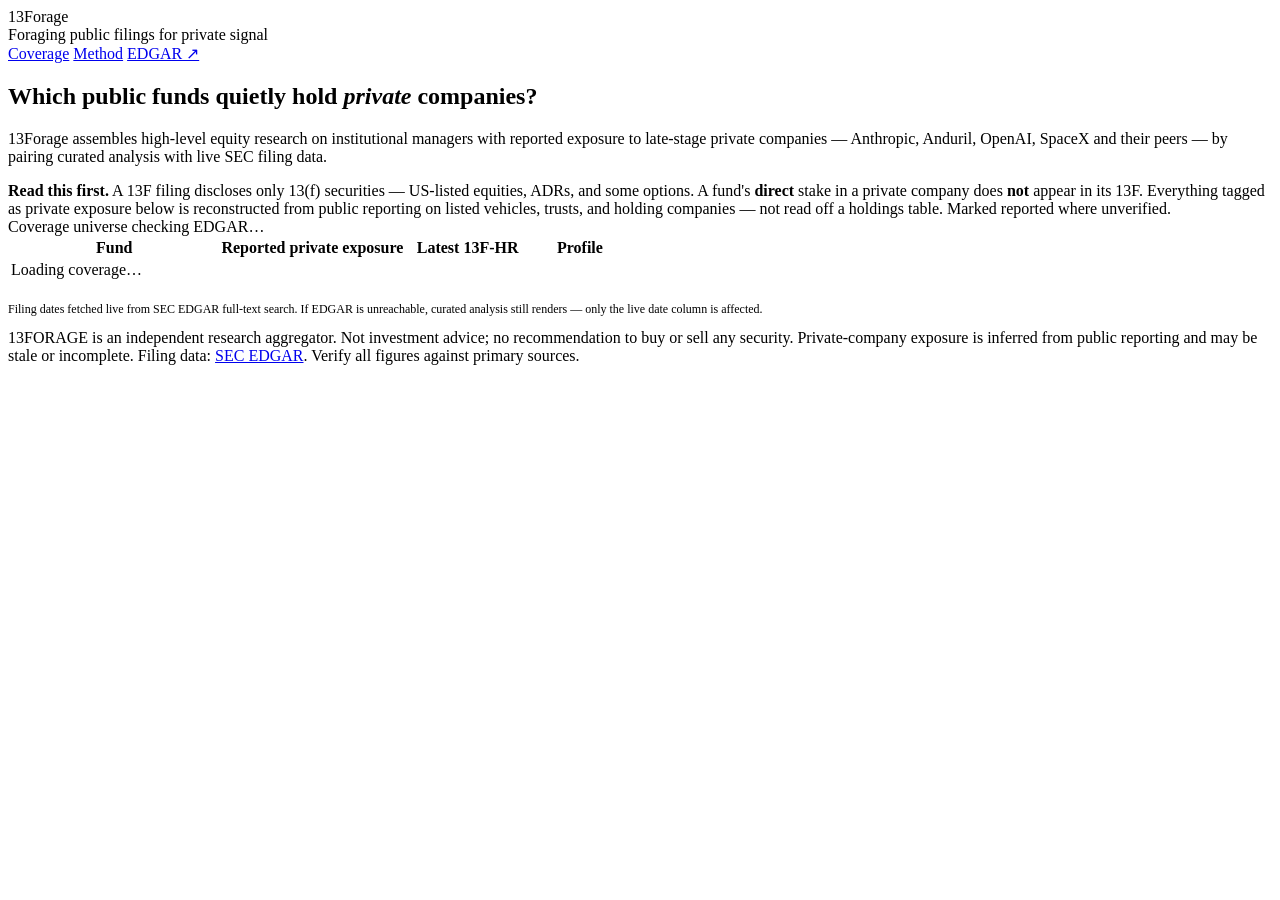
==== index.html @ 7c8a866f "Add files via upload" ====
<!DOCTYPE html>
<html lang="en">
<head>
<meta charset="utf-8">
<meta name="viewport" content="width=device-width, initial-scale=1">
<title>13Forage — private-company exposure in public fund filings</title>
<meta name="description" content="High-level equity research on funds carrying exposure to private companies like Anthropic, Anduril, and OpenAI — reconstructed from public filings.">
<link rel="preconnect" href="https://fonts.googleapis.com">
<link rel="preconnect" href="https://fonts.gstatic.com" crossorigin>
<link href="https://fonts.googleapis.com/css2?family=Space+Grotesk:wght@500;600;700&family=Inter:wght@400;500;600&family=IBM+Plex+Mono:wght@400;500&display=swap" rel="stylesheet">
<link rel="stylesheet" href="assets/style.css">
</head>
<body>

<header class="masthead">
  <div class="wrap">
    <div>
      <div class="brand"><span class="num">13</span>Forage</div>
      <div class="tagline">Foraging public filings for private signal</div>
    </div>
    <nav>
      <a href="index.html">Coverage</a>
      <a href="about.html">Method</a>
      <a href="https://www.sec.gov/cgi-bin/browse-edgar?action=getcompany" target="_blank" rel="noopener">EDGAR ↗</a>
    </nav>
  </div>
</header>

<main class="wrap">

  <section class="hero">
    <h1>Which public funds quietly hold <em>private</em> companies?</h1>
    <p class="lede">
      13Forage assembles high-level equity research on institutional managers
      with reported exposure to late-stage private companies — Anthropic,
      Anduril, OpenAI, SpaceX and their peers — by pairing curated analysis
      with live SEC filing data.
    </p>
  </section>

  <div class="disclosure">
    <b>Read this first.</b> A 13F filing discloses only 13(f) securities —
    US-listed equities, ADRs, and some options. A fund's <b>direct</b> stake in
    a private company does <b>not</b> appear in its 13F. Everything tagged as
    private exposure below is reconstructed from public reporting on listed
    vehicles, trusts, and holding companies — not read off a holdings table.
    Marked <span style="color:var(--flag)">reported</span> where unverified.
  </div>

  <div class="eyebrow">
    <span>Coverage universe</span>
    <span id="live-status" class="live"><span class="dot"></span>checking EDGAR…</span>
  </div>

  <table class="fund-table">
    <thead>
      <tr>
        <th style="width:34%">Fund</th>
        <th style="width:30%">Reported private exposure</th>
        <th style="width:20%">Latest 13F-HR</th>
        <th style="width:16%">Profile</th>
      </tr>
    </thead>
    <tbody id="fund-rows">
      <tr><td colspan="4" class="mono" style="color:var(--ink-soft)">Loading coverage…</td></tr>
    </tbody>
  </table>

  <p class="mono" style="color:var(--ink-soft);font-size:12px;margin-top:20px">
    Filing dates fetched live from SEC EDGAR full-text search. If EDGAR is
    unreachable, curated analysis still renders — only the live date column is
    affected.
  </p>

</main>

<footer class="foot">
  <div class="wrap">
    13FORAGE is an independent research aggregator. Not investment advice; no
    recommendation to buy or sell any security. Private-company exposure is
    inferred from public reporting and may be stale or incomplete. Filing data:
    <a href="https://www.sec.gov/edgar" target="_blank" rel="noopener">SEC EDGAR</a>.
    Verify all figures against primary sources.
  </div>
</footer>

<script src="data/funds.js"></script>
<script src="assets/app.js"></script>
<script>
(async function () {
  const tbody = document.getElementById("fund-rows");
  const statusEl = document.getElementById("live-status");

  // Render curated rows immediately (no waiting on network).
  tbody.innerHTML = FUNDS.map(function (f) {
    var badges = (f.privateExposure || []).map(function (p) {
      return '<span class="pe-badge">' + esc(p.company) + '</span>';
    }).join("");
    if (!badges) badges = '<span class="mono" style="color:var(--ink-soft)">—</span>';
    return (
      '<tr>' +
        '<td>' +
          '<a href="report.html?fund=' + encodeURIComponent(f.slug) + '">' +
            '<span class="fund-name">' + esc(f.name) + '</span></a>' +
          '<div class="fund-mgr">' + esc(f.manager || "") + '</div>' +
        '</td>' +
        '<td class="exposure-cell">' + badges + '</td>' +
        '<td class="mono" data-cik="' + esc(f.cik) + '">' +
          '<span class="live"><span class="dot"></span>…</span></td>' +
        '<td class="mono">' +
          '<a href="report.html?fund=' + encodeURIComponent(f.slug) + '">report →</a>' +
        '</td>' +
      '</tr>'
    );
  }).join("");

  // Live-enrich each row with latest 13F date from EDGAR (sequential to
  // respect SEC's fair-access rate limits).
  var ok = 0, tried = 0;
  for (const f of FUNDS) {
    tried++;
    const cell = tbody.querySelector('td[data-cik="' + CSS.escape(String(f.cik)) + '"]');
    const latest = await fetchLatest13F(f.cik);
    if (latest && latest.date) {
      ok++;
      cell.innerHTML =
        '<a href="' + esc(edgarFilingsLink(f.cik)) + '" target="_blank" rel="noopener">' +
        esc(latest.date) + ' ↗</a>';
    } else {
      cell.innerHTML =
        '<a href="' + esc(edgarFilingsLink(f.cik)) + '" target="_blank" rel="noopener" ' +
        'style="color:var(--ink-soft)">view on EDGAR ↗</a>';
    }
  }

  if (ok === tried && tried > 0) setLive(statusEl, "ok", "EDGAR live · " + ok + "/" + tried);
  else if (ok > 0)              setLive(statusEl, "ok", "EDGAR partial · " + ok + "/" + tried);
  else                          setLive(statusEl, "err", "EDGAR unreachable · curated data shown");
})();
</script>
</body>
</html>
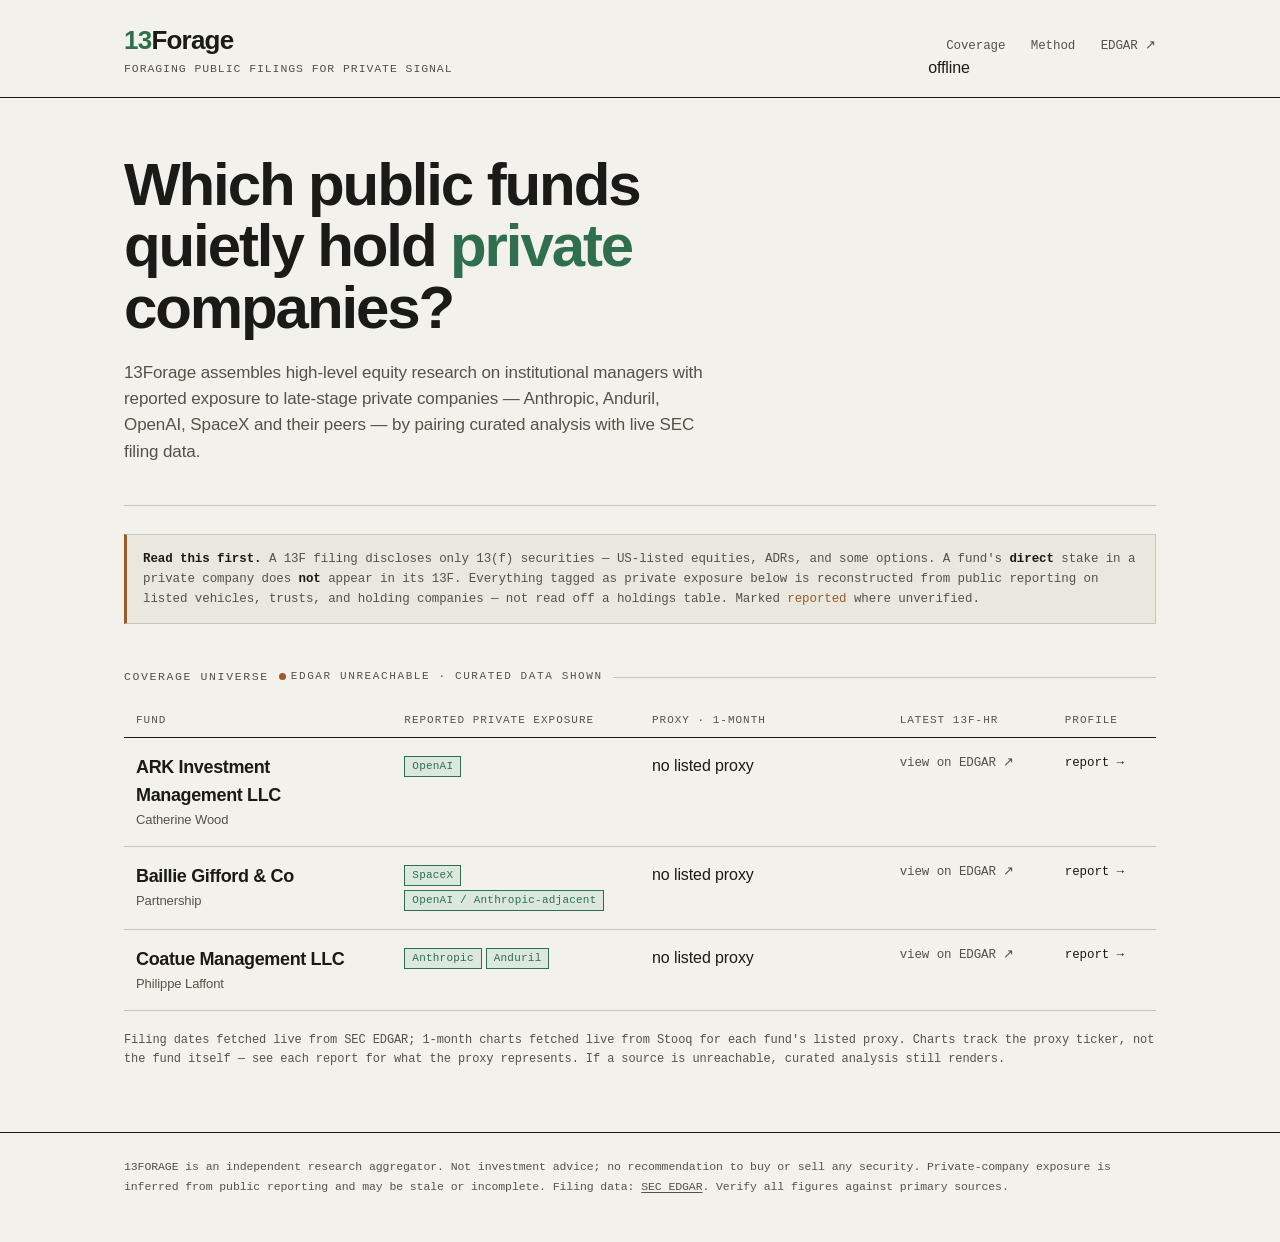
==== commit fb4e6f28: "Add files via upload" ====
--- a/index.html
+++ b/index.html
@@ -18,11 +18,16 @@
       <div class="brand"><span class="num">13</span>Forage</div>
       <div class="tagline">Foraging public filings for private signal</div>
     </div>
-    <nav>
-      <a href="index.html">Coverage</a>
-      <a href="about.html">Method</a>
-      <a href="https://www.sec.gov/cgi-bin/browse-edgar?action=getcompany" target="_blank" rel="noopener">EDGAR ↗</a>
-    </nav>
+    <div class="head-right">
+      <nav>
+        <a href="index.html">Coverage</a>
+        <a href="about.html">Method</a>
+        <a href="https://www.sec.gov/cgi-bin/browse-edgar?action=getcompany" target="_blank" rel="noopener">EDGAR ↗</a>
+      </nav>
+      <span id="live-indicator" class="live-indicator stale" title="Live data status">
+        <span class="rec"></span><span id="live-indicator-text">live</span>
+      </span>
+    </div>
   </div>
 </header>
 
@@ -55,21 +60,23 @@
   <table class="fund-table">
     <thead>
       <tr>
-        <th style="width:34%">Fund</th>
-        <th style="width:30%">Reported private exposure</th>
-        <th style="width:20%">Latest 13F-HR</th>
-        <th style="width:16%">Profile</th>
+        <th style="width:26%">Fund</th>
+        <th style="width:24%">Reported private exposure</th>
+        <th style="width:24%">Proxy · 1-month</th>
+        <th style="width:16%">Latest 13F-HR</th>
+        <th style="width:10%">Profile</th>
       </tr>
     </thead>
     <tbody id="fund-rows">
-      <tr><td colspan="4" class="mono" style="color:var(--ink-soft)">Loading coverage…</td></tr>
+      <tr><td colspan="5" class="mono" style="color:var(--ink-soft)">Loading coverage…</td></tr>
     </tbody>
   </table>
 
   <p class="mono" style="color:var(--ink-soft);font-size:12px;margin-top:20px">
-    Filing dates fetched live from SEC EDGAR full-text search. If EDGAR is
-    unreachable, curated analysis still renders — only the live date column is
-    affected.
+    Filing dates fetched live from SEC EDGAR; 1-month charts fetched live from
+    Stooq for each fund's listed proxy. Charts track the proxy ticker, not the
+    fund itself — see each report for what the proxy represents. If a source is
+    unreachable, curated analysis still renders.
   </p>
 
 </main>
@@ -90,13 +97,25 @@
 (async function () {
   const tbody = document.getElementById("fund-rows");
   const statusEl = document.getElementById("live-status");
-
-  // Render curated rows immediately (no waiting on network).
-  tbody.innerHTML = FUNDS.map(function (f) {
+  const indicator = document.getElementById("live-indicator");
+  const indicatorText = document.getElementById("live-indicator-text");
+
+  // Render curated rows immediately (no waiting on network). Each row gets a
+  // stable index-based id so we can target its cells regardless of CIK.
+  tbody.innerHTML = FUNDS.map(function (f, i) {
     var badges = (f.privateExposure || []).map(function (p) {
       return '<span class="pe-badge">' + esc(p.company) + '</span>';
     }).join("");
     if (!badges) badges = '<span class="mono" style="color:var(--ink-soft)">—</span>';
+
+    var perfCell = f.proxy
+      ? '<span class="perf-loading">loading…</span>'
+      : '<span class="perf-none">no listed proxy</span>';
+
+    var filingCell = f.cik
+      ? '<span class="live"><span class="dot"></span>…</span>'
+      : '<span class="mono" style="color:var(--ink-soft)">no 13F on file</span>';
+
     return (
       '<tr>' +
         '<td>' +
@@ -105,8 +124,8 @@
           '<div class="fund-mgr">' + esc(f.manager || "") + '</div>' +
         '</td>' +
         '<td class="exposure-cell">' + badges + '</td>' +
-        '<td class="mono" data-cik="' + esc(f.cik) + '">' +
-          '<span class="live"><span class="dot"></span>…</span></td>' +
+        '<td id="perf-' + i + '">' + perfCell + '</td>' +
+        '<td class="mono" id="filing-' + i + '">' + filingCell + '</td>' +
         '<td class="mono">' +
           '<a href="report.html?fund=' + encodeURIComponent(f.slug) + '">report →</a>' +
         '</td>' +
@@ -114,15 +133,16 @@
     );
   }).join("");
 
-  // Live-enrich each row with latest 13F date from EDGAR (sequential to
-  // respect SEC's fair-access rate limits).
-  var ok = 0, tried = 0;
-  for (const f of FUNDS) {
-    tried++;
-    const cell = tbody.querySelector('td[data-cik="' + CSS.escape(String(f.cik)) + '"]');
-    const latest = await fetchLatest13F(f.cik);
+  // ---- Live layer 1: EDGAR latest 13F date (sequential; respects fair-access) ----
+  var edgarOk = 0, edgarTried = 0;
+  for (var i = 0; i < FUNDS.length; i++) {
+    var f = FUNDS[i];
+    if (!f.cik) continue;            // no CIK → leave the "no 13F on file" note
+    edgarTried++;
+    var cell = document.getElementById("filing-" + i);
+    var latest = await fetchLatest13F(f.cik);
     if (latest && latest.date) {
-      ok++;
+      edgarOk++;
       cell.innerHTML =
         '<a href="' + esc(edgarFilingsLink(f.cik)) + '" target="_blank" rel="noopener">' +
         esc(latest.date) + ' ↗</a>';
@@ -132,10 +152,49 @@
         'style="color:var(--ink-soft)">view on EDGAR ↗</a>';
     }
   }
-
-  if (ok === tried && tried > 0) setLive(statusEl, "ok", "EDGAR live · " + ok + "/" + tried);
-  else if (ok > 0)              setLive(statusEl, "ok", "EDGAR partial · " + ok + "/" + tried);
-  else                          setLive(statusEl, "err", "EDGAR unreachable · curated data shown");
+  if (edgarOk === edgarTried && edgarTried > 0) setLive(statusEl, "ok", "EDGAR live · " + edgarOk + "/" + edgarTried);
+  else if (edgarOk > 0)                         setLive(statusEl, "ok", "EDGAR partial · " + edgarOk + "/" + edgarTried);
+  else                                          setLive(statusEl, "err", "EDGAR unreachable · curated data shown");
+
+  // ---- Live layer 2: Stooq 1-month sparkline + % change for listed proxies ----
+  var pxOk = 0, pxTried = 0;
+  for (var j = 0; j < FUNDS.length; j++) {
+    var fund = FUNDS[j];
+    if (!fund.proxy) continue;
+    pxTried++;
+    var pcell = document.getElementById("perf-" + j);
+    var rows = await fetchStooqDaily(fund.proxy);
+    var win = monthWindow(rows, 22);
+    if (win) {
+      pxOk++;
+      var dir = win.up ? "up" : "down";
+      var tickerLabel = String(fund.proxy).split(".")[0].toUpperCase();
+      pcell.innerHTML =
+        '<div class="perf">' +
+          sparklineSVG(win, 96, 30) +
+          '<div>' +
+            '<div class="pct ' + dir + '">' + fmtPct(win.pct) + '</div>' +
+            '<div class="ticker">' + esc(tickerLabel) + '</div>' +
+          '</div>' +
+        '</div>';
+    } else {
+      var tk = String(fund.proxy).split(".")[0].toUpperCase();
+      pcell.innerHTML = '<span class="perf-none">' + esc(tk) + ' · chart unavailable</span>';
+    }
+  }
+
+  // ---- Drive the masthead LIVE indicator from combined status ----
+  var anyLive = (edgarOk > 0) || (pxOk > 0);
+  if (anyLive) {
+    indicator.classList.remove("stale");
+    indicatorText.textContent = "live";
+    indicator.title = "Live: EDGAR " + edgarOk + "/" + edgarTried +
+                      " · Stooq " + pxOk + "/" + pxTried;
+  } else {
+    indicator.classList.add("stale");
+    indicatorText.textContent = "offline";
+    indicator.title = "Live sources unreachable — showing curated data";
+  }
 })();
 </script>
 </body>
--- a/assets/style.css
+++ b/assets/style.css
@@ -0,0 +1,259 @@
+/* ============================================================================
+   13FORAGE — stylesheet
+   Design direction: "research desk". Ink on warm paper, monospace data,
+   a single signal-green accent reserved exclusively for private-exposure
+   markers so the accent itself encodes the site's thesis.
+   ========================================================================== */
+
+:root {
+  --paper:      #F3F1EC;   /* warm off-white ground */
+  --paper-2:    #EAE7DF;   /* panel / alt row */
+  --ink:        #1A1A17;   /* near-black text */
+  --ink-soft:   #565248;   /* secondary text */
+  --rule:       #C9C4B8;   /* hairline rules */
+  --signal:     #2F6F4E;   /* private-exposure marker — used ONLY for that */
+  --signal-bg:  #DCE7DE;   /* faint signal tint for badges */
+  --flag:       #9A5B2E;   /* "reported / unverified" caution tone */
+
+  --font-display: "Space Grotesk", "Helvetica Neue", Arial, sans-serif;
+  --font-body:    "Inter", "Helvetica Neue", Arial, sans-serif;
+  --font-mono:    "IBM Plex Mono", ui-monospace, "SF Mono", Menlo, monospace;
+
+  --maxw: 1080px;
+}
+
+* { box-sizing: border-box; }
+
+html { -webkit-text-size-adjust: 100%; }
+
+body {
+  margin: 0;
+  background: var(--paper);
+  color: var(--ink);
+  font-family: var(--font-body);
+  font-size: 16px;
+  line-height: 1.55;
+  letter-spacing: -0.006em;
+}
+
+a { color: var(--ink); text-decoration: none; }
+a:hover { text-decoration: underline; text-underline-offset: 3px; }
+
+/* ---- shell ---- */
+.wrap { max-width: var(--maxw); margin: 0 auto; padding: 0 24px; }
+
+/* ---- masthead ---- */
+.masthead {
+  border-bottom: 1px solid var(--ink);
+  padding: 20px 0 16px;
+}
+.masthead .wrap {
+  display: flex; align-items: baseline; justify-content: space-between;
+  gap: 16px; flex-wrap: wrap;
+}
+.brand {
+  font-family: var(--font-display);
+  font-weight: 700;
+  font-size: 26px;
+  letter-spacing: -0.03em;
+}
+.brand .num { color: var(--signal); }
+.tagline {
+  font-family: var(--font-mono);
+  font-size: 11.5px;
+  color: var(--ink-soft);
+  text-transform: uppercase;
+  letter-spacing: 0.08em;
+}
+.masthead nav { font-family: var(--font-mono); font-size: 12.5px; }
+.masthead nav a { margin-left: 18px; color: var(--ink-soft); }
+.masthead nav a:hover { color: var(--ink); }
+
+/* ---- hero (index) ---- */
+.hero { padding: 56px 0 40px; border-bottom: 1px solid var(--rule); }
+.hero h1 {
+  font-family: var(--font-display);
+  font-weight: 700;
+  font-size: clamp(34px, 6vw, 60px);
+  line-height: 1.02;
+  letter-spacing: -0.035em;
+  margin: 0 0 22px;
+  max-width: 16ch;
+}
+.hero h1 em { font-style: normal; color: var(--signal); }
+.hero p.lede {
+  max-width: 62ch;
+  font-size: 17px;
+  color: var(--ink-soft);
+  margin: 0;
+}
+
+/* ---- disclosure strip: the honest core of the product ---- */
+.disclosure {
+  font-family: var(--font-mono);
+  font-size: 12.5px;
+  line-height: 1.6;
+  background: var(--paper-2);
+  border: 1px solid var(--rule);
+  border-left: 3px solid var(--flag);
+  padding: 14px 16px;
+  margin: 28px 0;
+  color: var(--ink-soft);
+}
+.disclosure b { color: var(--ink); font-weight: 600; }
+
+/* ---- section label ---- */
+.eyebrow {
+  font-family: var(--font-mono);
+  font-size: 11.5px;
+  text-transform: uppercase;
+  letter-spacing: 0.14em;
+  color: var(--ink-soft);
+  display: flex; align-items: center; gap: 10px;
+  margin: 44px 0 18px;
+}
+.eyebrow::after {
+  content: ""; flex: 1; height: 1px; background: var(--rule);
+}
+
+/* ---- fund index table ---- */
+.fund-table { width: 100%; border-collapse: collapse; }
+.fund-table th {
+  text-align: left;
+  font-family: var(--font-mono);
+  font-size: 11px;
+  text-transform: uppercase;
+  letter-spacing: 0.09em;
+  color: var(--ink-soft);
+  font-weight: 500;
+  padding: 8px 12px;
+  border-bottom: 1px solid var(--ink);
+}
+.fund-table td {
+  padding: 16px 12px;
+  border-bottom: 1px solid var(--rule);
+  vertical-align: top;
+}
+.fund-table tr:hover td { background: var(--paper-2); }
+.fund-name {
+  font-family: var(--font-display);
+  font-weight: 600;
+  font-size: 18px;
+  letter-spacing: -0.02em;
+}
+.fund-mgr { font-size: 13px; color: var(--ink-soft); }
+.mono { font-family: var(--font-mono); font-size: 12.5px; }
+.exposure-cell { font-family: var(--font-mono); font-size: 12px; }
+
+/* ---- private-exposure badge (the signature marker) ---- */
+.pe-badge {
+  display: inline-block;
+  font-family: var(--font-mono);
+  font-size: 11px;
+  letter-spacing: 0.02em;
+  color: var(--signal);
+  background: var(--signal-bg);
+  border: 1px solid var(--signal);
+  padding: 1px 7px;
+  margin: 2px 4px 2px 0;
+  white-space: nowrap;
+}
+.tag {
+  display: inline-block;
+  font-family: var(--font-mono);
+  font-size: 10.5px;
+  text-transform: uppercase;
+  letter-spacing: 0.05em;
+  color: var(--ink-soft);
+  border: 1px solid var(--rule);
+  padding: 1px 6px;
+  margin: 2px 4px 2px 0;
+}
+
+/* ---- live-status pill ---- */
+.live {
+  font-family: var(--font-mono);
+  font-size: 11px;
+  color: var(--ink-soft);
+}
+.live .dot {
+  display: inline-block; width: 7px; height: 7px; border-radius: 50%;
+  background: var(--rule); margin-right: 5px; vertical-align: middle;
+}
+.live.ok   .dot { background: var(--signal); }
+.live.err  .dot { background: var(--flag); }
+
+/* ---- report page ---- */
+.report-head { padding: 40px 0 8px; }
+.report-head .kicker {
+  font-family: var(--font-mono); font-size: 12px;
+  text-transform: uppercase; letter-spacing: 0.1em; color: var(--ink-soft);
+}
+.report-head h1 {
+  font-family: var(--font-display); font-weight: 700;
+  font-size: clamp(28px, 5vw, 44px); letter-spacing: -0.03em;
+  line-height: 1.05; margin: 12px 0 6px;
+}
+.report-head .sub { color: var(--ink-soft); font-size: 15px; }
+
+.grid-2 { display: grid; grid-template-columns: 1.4fr 1fr; gap: 40px; }
+@media (max-width: 760px) { .grid-2 { grid-template-columns: 1fr; gap: 8px; } }
+
+.panel {
+  border: 1px solid var(--rule);
+  padding: 18px 20px;
+  margin: 18px 0;
+  background: var(--paper);
+}
+.panel h3 {
+  font-family: var(--font-mono); font-size: 11.5px; font-weight: 500;
+  text-transform: uppercase; letter-spacing: 0.1em; color: var(--ink-soft);
+  margin: 0 0 12px;
+}
+.datum { display: flex; justify-content: space-between; gap: 12px;
+  padding: 7px 0; border-bottom: 1px dotted var(--rule); font-size: 14px; }
+.datum:last-child { border-bottom: 0; }
+.datum .k { color: var(--ink-soft); font-family: var(--font-mono);
+  font-size: 12px; }
+.datum .v { font-family: var(--font-mono); font-size: 13px; text-align: right; }
+
+.pe-card {
+  border: 1px solid var(--rule);
+  border-left: 3px solid var(--signal);
+  padding: 14px 16px; margin: 12px 0; background: var(--paper);
+}
+.pe-card .co {
+  font-family: var(--font-display); font-weight: 600; font-size: 17px;
+  letter-spacing: -0.02em; margin-bottom: 4px;
+}
+.pe-card .co .basis {
+  font-family: var(--font-mono); font-size: 10.5px; font-weight: 400;
+  color: var(--flag); border: 1px solid var(--flag); padding: 0 5px;
+  margin-left: 8px; text-transform: uppercase; letter-spacing: 0.04em;
+  vertical-align: middle;
+}
+.pe-card .vehicle { font-size: 14px; margin: 4px 0; }
+.pe-card .note { font-size: 13px; color: var(--ink-soft);
+  font-family: var(--font-mono); line-height: 1.55; }
+
+.prose { font-size: 16px; line-height: 1.62; max-width: 68ch; }
+.prose p { margin: 0 0 16px; }
+
+/* ---- footer ---- */
+.foot {
+  border-top: 1px solid var(--ink);
+  margin-top: 64px; padding: 24px 0 48px;
+  font-family: var(--font-mono); font-size: 11.5px; color: var(--ink-soft);
+  line-height: 1.7;
+}
+.foot a { color: var(--ink-soft); text-decoration: underline;
+  text-underline-offset: 2px; }
+
+/* ---- accessibility ---- */
+:focus-visible { outline: 2px solid var(--signal); outline-offset: 2px; }
+@media (prefers-reduced-motion: reduce) {
+  * { animation: none !important; transition: none !important; }
+}
+
+.back { font-family: var(--font-mono); font-size: 12.5px; color: var(--ink-soft);
+  display: inline-block; margin: 28px 0 0; }
